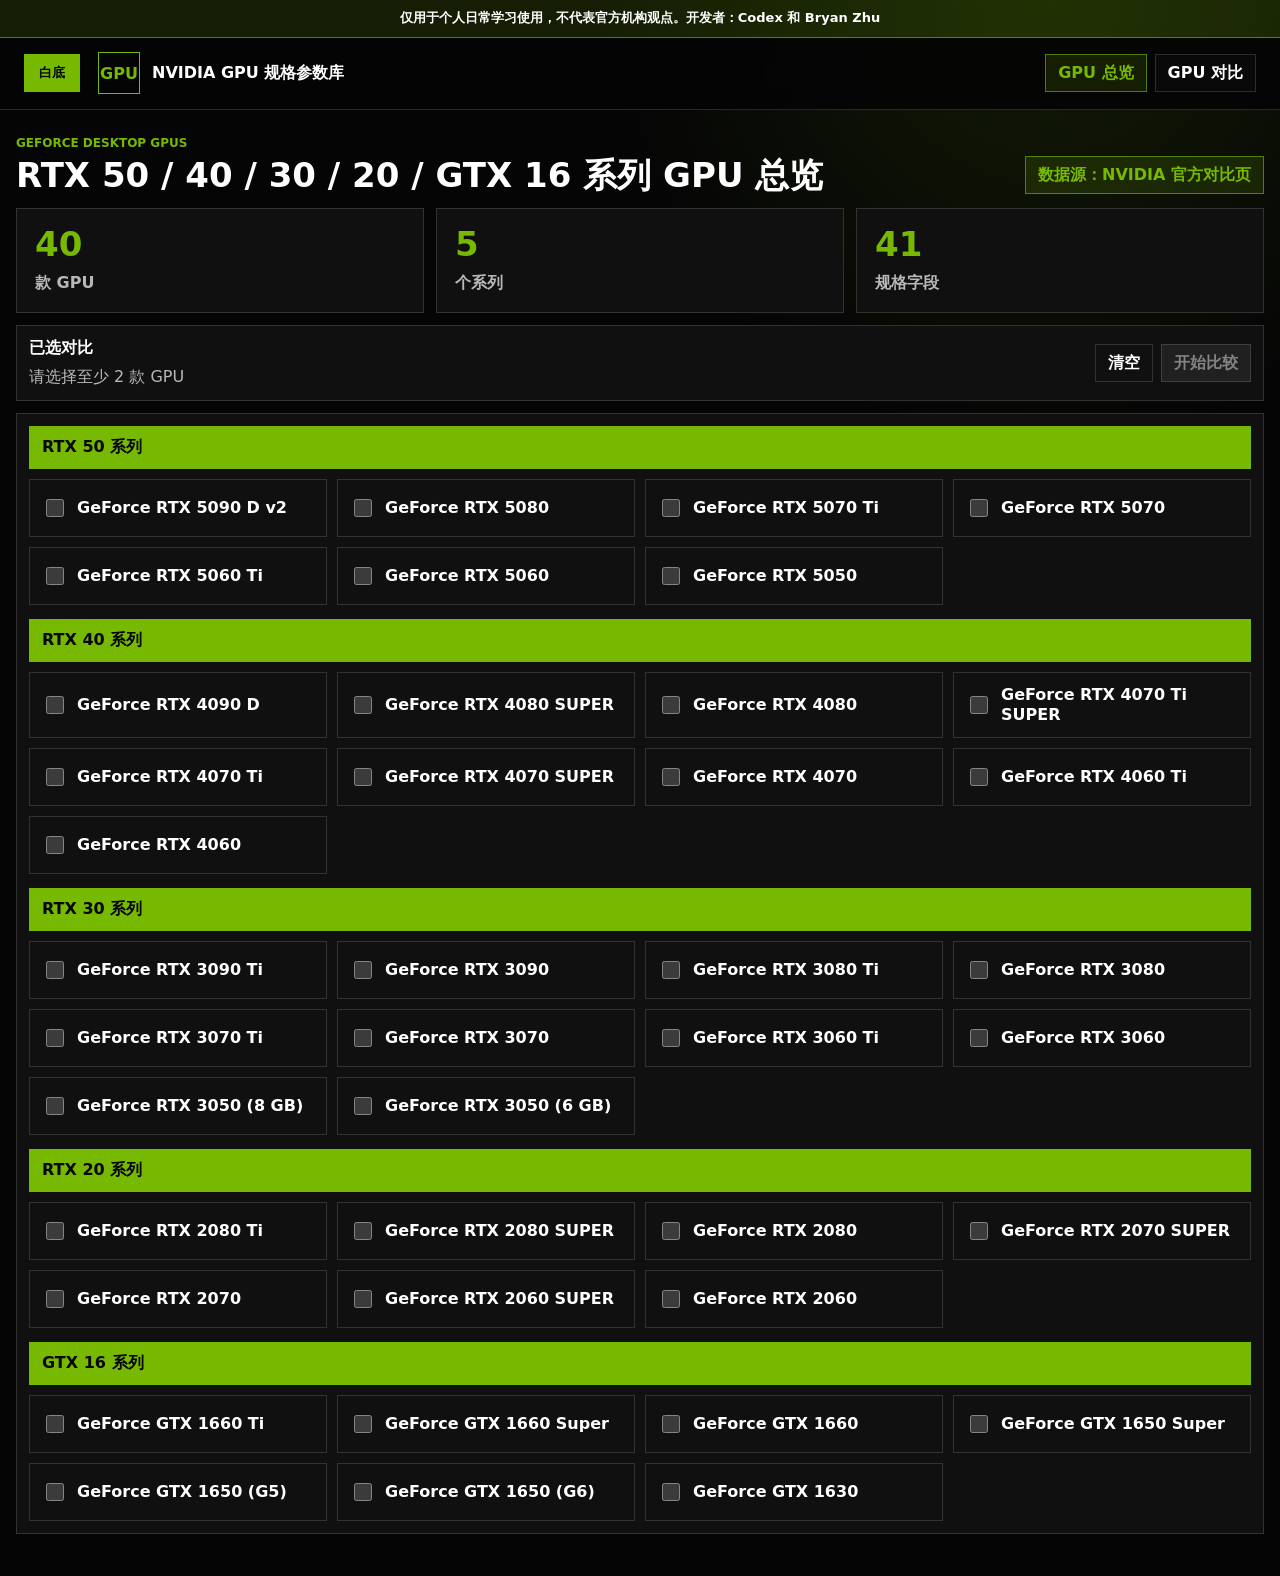
==== index.html @ 9a795987 "Add GPU comparison" ====
<!doctype html>
<html lang="zh-CN">
  <head>
    <meta charset="utf-8">
    <meta name="viewport" content="width=device-width, initial-scale=1">
    <title>NVIDIA GPU 规格参数库</title>
    <script>
      document.documentElement.dataset.theme = localStorage.getItem("gpuTheme") || "dark";
    </script>
    <link rel="stylesheet" href="styles.css">
  </head>
  <body data-page="list">
    <div class="site-notice">仅用于个人日常学习使用，不代表官方机构观点。开发者：Codex 和 Bryan Zhu</div>
    <header class="app-header">
      <button class="theme-toggle" id="themeToggle" type="button" aria-label="切换黑白底色">白底</button>
      <a class="brand" href="index.html" aria-label="返回 GPU 列表">
        <span>GPU</span>
        <strong>NVIDIA GPU 规格参数库</strong>
      </a>
      <nav class="top-nav" aria-label="主导航">
        <a href="index.html" aria-current="page">GPU 总览</a>
        <a id="compareNav" href="compare.html">GPU 对比</a>
      </nav>
    </header>

    <main class="page">
      <section class="page-title">
        <div>
          <p class="eyebrow">GeForce Desktop GPUs</p>
          <h1>RTX 50 / 40 / 30 / 20 / GTX 16 系列 GPU 总览</h1>
        </div>
        <a class="source-link" href="https://www.nvidia.cn/geforce/graphics-cards/compare/#compare-50" target="_blank" rel="noreferrer">数据源：NVIDIA 官方对比页</a>
      </section>

      <section class="summary-grid" aria-label="数据概览">
        <div>
          <strong id="gpuCount">0</strong>
          <span>款 GPU</span>
        </div>
        <div>
          <strong>5</strong>
          <span>个系列</span>
        </div>
        <div>
          <strong>41</strong>
          <span>规格字段</span>
        </div>
      </section>

      <section class="compare-tray" aria-label="已选对比">
        <div>
          <strong>已选对比</strong>
          <span id="selectedText">请选择至少 2 款 GPU</span>
        </div>
        <div class="tray-actions">
          <button class="ghost-button" id="clearSelection" type="button">清空</button>
          <a class="primary-button disabled" id="compareButton" href="compare.html" aria-disabled="true">开始比较</a>
        </div>
      </section>

      <section class="gpu-list-shell" id="gpuList" aria-label="GPU 型号列表"></section>
    </main>

    <script src="data.js"></script>
    <script src="app.js"></script>
  </body>
</html>
---- styles.css ----
:root {
  --bg: #050505;
  --panel: #101010;
  --panel-2: #171717;
  --panel-3: #202020;
  --header-bg: rgba(5, 5, 5, 0.92);
  --control-bg: #090909;
  --table-head: #080808;
  --sticky-cell: #0d0d0d;
  --accent-contrast: #050505;
  --text: #ffffff;
  --muted: #b8b8b8;
  --soft: #838383;
  --line: rgba(255, 255, 255, 0.14);
  --accent: rgb(118, 185, 0);
  --accent-soft: rgba(118, 185, 0, 0.14);
  --accent-border: rgba(118, 185, 0, 0.62);
  color-scheme: dark;
  font-family:
    Inter, ui-sans-serif, system-ui, -apple-system, BlinkMacSystemFont,
    "Segoe UI", "Microsoft YaHei", sans-serif;
}

:root[data-theme="light"] {
  --bg: #ffffff;
  --panel: #ffffff;
  --panel-2: #f7f7f7;
  --panel-3: #eeeeee;
  --header-bg: rgba(255, 255, 255, 0.94);
  --control-bg: #ffffff;
  --table-head: #f6f6f6;
  --sticky-cell: #ffffff;
  --accent-contrast: #000000;
  --text: #000000;
  --muted: #4c4c4c;
  --soft: #777777;
  --line: rgba(0, 0, 0, 0.16);
}

* {
  box-sizing: border-box;
}

body {
  min-width: 320px;
  margin: 0;
  background:
    radial-gradient(circle at 82% 0%, rgba(118, 185, 0, 0.12), transparent 28rem),
    var(--bg);
  color: var(--text);
}

a {
  color: inherit;
}

button,
select,
input {
  font: inherit;
}

button {
  cursor: pointer;
}

.site-notice {
  padding: 9px 16px;
  border-bottom: 1px solid var(--accent-border);
  background: var(--accent-soft);
  color: var(--text);
  font-size: 13px;
  font-weight: 800;
  line-height: 1.45;
  text-align: center;
}

.app-header {
  position: sticky;
  top: 0;
  z-index: 10;
  display: flex;
  align-items: center;
  justify-content: space-between;
  gap: 18px;
  min-height: 72px;
  padding: 0 24px;
  border-bottom: 1px solid var(--line);
  background: var(--header-bg);
  backdrop-filter: blur(12px);
}

.theme-toggle {
  width: 56px;
  min-height: 38px;
  flex: 0 0 auto;
  border: 1px solid var(--accent-border);
  background: var(--accent);
  color: var(--accent-contrast);
  font-size: 13px;
  font-weight: 900;
}

.brand {
  display: inline-flex;
  align-items: center;
  gap: 12px;
  min-width: 0;
  text-decoration: none;
}

.brand span {
  display: grid;
  width: 42px;
  height: 42px;
  flex: 0 0 auto;
  place-items: center;
  border: 1px solid var(--accent);
  color: var(--accent);
  font-weight: 900;
}

.brand strong {
  overflow: hidden;
  font-size: 16px;
  text-overflow: ellipsis;
  white-space: nowrap;
}

.top-nav {
  display: flex;
  gap: 8px;
  margin-left: auto;
}

.top-nav a,
.source-link,
.ghost-button,
.primary-button {
  display: inline-flex;
  align-items: center;
  justify-content: center;
  min-height: 38px;
  padding: 0 12px;
  border: 1px solid var(--line);
  background: var(--control-bg);
  color: var(--text);
  font-weight: 800;
  text-decoration: none;
  white-space: nowrap;
}

.top-nav a[aria-current="page"],
.source-link,
.primary-button {
  border-color: var(--accent-border);
  background: var(--accent-soft);
  color: var(--accent);
}

.primary-button {
  background: var(--accent);
  color: var(--accent-contrast);
}

.primary-button.disabled {
  pointer-events: none;
  border-color: var(--line);
  background: var(--panel-3);
  color: var(--soft);
}

.ghost-button {
  background: transparent;
}

.page {
  width: min(1480px, calc(100% - 32px));
  margin: 0 auto;
  padding: 26px 0 42px;
}

.page-title,
.detail-hero {
  display: flex;
  align-items: flex-end;
  justify-content: space-between;
  gap: 20px;
  margin-bottom: 14px;
}

.compact-title {
  align-items: center;
}

.eyebrow {
  margin: 0 0 7px;
  color: var(--accent);
  font-size: 12px;
  font-weight: 900;
  text-transform: uppercase;
}

h1,
h2,
h3 {
  margin: 0;
  letter-spacing: 0;
}

h1 {
  font-size: 34px;
  line-height: 1.1;
}

h2 {
  font-size: 21px;
}

h3 {
  font-size: 16px;
}

.summary-grid {
  display: grid;
  grid-template-columns: repeat(3, minmax(0, 1fr));
  gap: 12px;
  margin-bottom: 12px;
}

.summary-grid div,
.compare-tray,
.table-shell,
.gpu-list-shell,
.detail-hero,
.spec-section,
.compare-builder,
.chart-panel {
  border: 1px solid var(--line);
  background: var(--panel);
}

.summary-grid div {
  min-height: 96px;
  padding: 18px;
}

.summary-grid strong {
  display: block;
  color: var(--accent);
  font-size: 34px;
  line-height: 1;
}

.summary-grid span {
  display: block;
  margin-top: 12px;
  color: var(--muted);
  font-weight: 800;
}

.gpu-list-shell {
  display: grid;
  grid-template-columns: repeat(4, minmax(0, 1fr));
  gap: 10px;
  padding: 12px;
}

.gpu-series-divider {
  grid-column: 1 / -1;
  margin-top: 4px;
  padding: 10px 12px;
  border: 1px solid var(--accent-border);
  background: var(--accent);
  color: var(--accent-contrast);
  font-weight: 900;
}

.gpu-series-divider:first-child {
  margin-top: 0;
}

.gpu-choice {
  display: grid;
  grid-template-columns: auto minmax(0, 1fr);
  align-items: center;
  gap: 10px;
  min-height: 58px;
  padding: 12px;
  border: 1px solid var(--line);
  background: var(--panel);
  cursor: pointer;
}

.gpu-choice:hover {
  border-color: var(--accent);
  box-shadow: inset 0 0 0 1px rgba(118, 185, 0, 0.28);
}

.gpu-choice input {
  width: 18px;
  height: 18px;
  accent-color: var(--accent);
}

.gpu-choice a {
  overflow-wrap: anywhere;
  color: var(--text);
  font-weight: 900;
  line-height: 1.25;
  text-decoration: none;
}

.gpu-choice a:hover {
  color: var(--accent);
}

.compare-tray {
  display: flex;
  align-items: center;
  justify-content: space-between;
  gap: 14px;
  margin-bottom: 12px;
  padding: 12px;
}

.compare-tray strong {
  display: block;
  margin-bottom: 6px;
}

.compare-tray span {
  color: var(--muted);
  line-height: 1.45;
}

.tray-actions,
.hero-actions {
  display: flex;
  gap: 8px;
}

.table-shell {
  overflow: auto;
  max-height: calc(100vh - 260px);
}

table {
  width: 100%;
  min-width: 2600px;
  border-collapse: collapse;
}

th,
td {
  max-width: 260px;
  padding: 12px 10px;
  border-bottom: 1px solid var(--line);
  border-right: 1px solid rgba(255, 255, 255, 0.08);
  text-align: left;
  vertical-align: top;
}

th {
  position: sticky;
  top: 0;
  z-index: 2;
  background: var(--table-head);
  color: var(--muted);
  font-size: 12px;
  font-weight: 900;
}

td {
  color: var(--text);
  font-size: 14px;
  line-height: 1.35;
}

td a {
  color: var(--accent);
  font-weight: 900;
  text-decoration: none;
}

.series-row td {
  position: sticky;
  left: 0;
  z-index: 4;
  background: var(--accent);
  color: var(--accent-contrast);
  font-weight: 900;
}

.check-cell input,
.metric-check input {
  accent-color: var(--accent);
}

.detail-hero {
  align-items: center;
  padding: 22px;
}

.detail-hero p:not(.eyebrow) {
  max-width: 760px;
  margin: 12px 0 0;
  color: var(--muted);
  line-height: 1.55;
}

.detail-grid {
  display: grid;
  grid-template-columns: repeat(2, minmax(0, 1fr));
  gap: 12px;
}

.spec-section {
  padding: 18px;
}

.spec-section h2 {
  margin-bottom: 14px;
  color: var(--accent);
}

dl {
  display: grid;
  gap: 0;
  margin: 0;
}

dl div {
  display: grid;
  grid-template-columns: minmax(130px, 0.6fr) minmax(0, 1fr);
  gap: 14px;
  padding: 11px 0;
  border-top: 1px solid var(--line);
}

dt {
  color: var(--muted);
  font-size: 13px;
  font-weight: 800;
}

dd {
  margin: 0;
  color: var(--text);
  line-height: 1.45;
}

.compare-builder {
  display: grid;
  grid-template-columns: 300px minmax(0, 1fr);
  gap: 14px;
  margin-bottom: 12px;
  padding: 14px;
}

.select-field {
  display: grid;
  gap: 7px;
}

.select-field label {
  color: var(--muted);
  font-size: 12px;
  font-weight: 900;
}

select {
  min-height: 42px;
  border: 1px solid var(--line);
  background: var(--control-bg);
  color: var(--text);
  padding: 0 10px;
}

select:focus {
  border-color: var(--accent);
  outline: 0;
}

.selected-list {
  display: flex;
  flex-wrap: wrap;
  gap: 8px;
}

.selected-chip,
.metric-check {
  display: inline-flex;
  align-items: center;
  gap: 8px;
  min-height: 34px;
  padding: 0 10px;
  border: 1px solid var(--accent-border);
  background: var(--control-bg);
  color: var(--text);
  font-size: 13px;
  font-weight: 800;
}

.selected-chip button {
  border: 0;
  background: transparent;
  color: var(--accent);
  font-size: 18px;
}

.chart-panel {
  margin-bottom: 12px;
  padding: 14px;
}

.chart-control {
  display: grid;
  grid-template-columns: 260px minmax(0, 1fr);
  gap: 16px;
  margin-bottom: 16px;
}

.metric-options {
  display: flex;
  flex-wrap: wrap;
  gap: 8px;
}

.charts {
  display: grid;
  grid-template-columns: repeat(2, minmax(0, 1fr));
  gap: 12px;
}

.bar-chart {
  padding: 14px;
  border: 1px solid var(--line);
  background: var(--panel);
}

.bar-chart h3 {
  margin-bottom: 12px;
  color: var(--accent);
}

.bar-row {
  display: grid;
  grid-template-columns: minmax(150px, 0.9fr) minmax(120px, 1fr) auto;
  align-items: center;
  gap: 10px;
  margin-top: 10px;
}

.bar-row span {
  overflow: hidden;
  color: var(--muted);
  font-size: 13px;
  text-overflow: ellipsis;
  white-space: nowrap;
}

.bar-track {
  height: 12px;
  background: var(--panel-3);
}

.bar-track i {
  display: block;
  height: 100%;
  background: var(--accent);
}

.bar-row strong {
  min-width: 78px;
  color: var(--text);
  font-size: 13px;
  text-align: right;
}

.compare-table-shell {
  max-height: none;
}

.compare-table {
  min-width: 900px;
}

.compare-table th:first-child,
.compare-table td:first-child {
  position: sticky;
  left: 0;
  z-index: 3;
  min-width: 190px;
  background: var(--sticky-cell);
  color: var(--accent);
  font-weight: 900;
}

.empty-state {
  padding: 28px;
  border: 1px solid var(--line);
  background: var(--panel);
  color: var(--muted);
  text-align: center;
}

@media (max-width: 900px) {
  .app-header,
  .page-title,
  .detail-hero,
  .compare-tray {
    align-items: flex-start;
    flex-direction: column;
  }

  .summary-grid,
  .gpu-list-shell,
  .detail-grid,
  .compare-builder,
  .chart-control,
  .charts {
    grid-template-columns: repeat(2, minmax(0, 1fr));
  }

  .summary-grid,
  .detail-grid,
  .compare-builder,
  .chart-control,
  .charts {
    grid-template-columns: 1fr;
  }

  .table-shell {
    max-height: none;
  }
}

@media (max-width: 560px) {
  .app-header {
    padding: 12px;
  }

  .brand strong {
    max-width: 160px;
  }

  .page {
    width: min(100% - 20px, 520px);
    padding-top: 18px;
  }

  h1 {
    font-size: 26px;
  }

  .top-nav,
  .tray-actions,
  .hero-actions {
    width: 100%;
  }

  .gpu-list-shell {
    grid-template-columns: 1fr;
  }

  .top-nav a,
  .tray-actions a,
  .tray-actions button,
  .hero-actions a {
    flex: 1;
  }

  dl div {
    grid-template-columns: 1fr;
    gap: 5px;
  }

  .bar-row {
    grid-template-columns: 1fr;
  }

  .bar-row strong {
    text-align: left;
  }
}
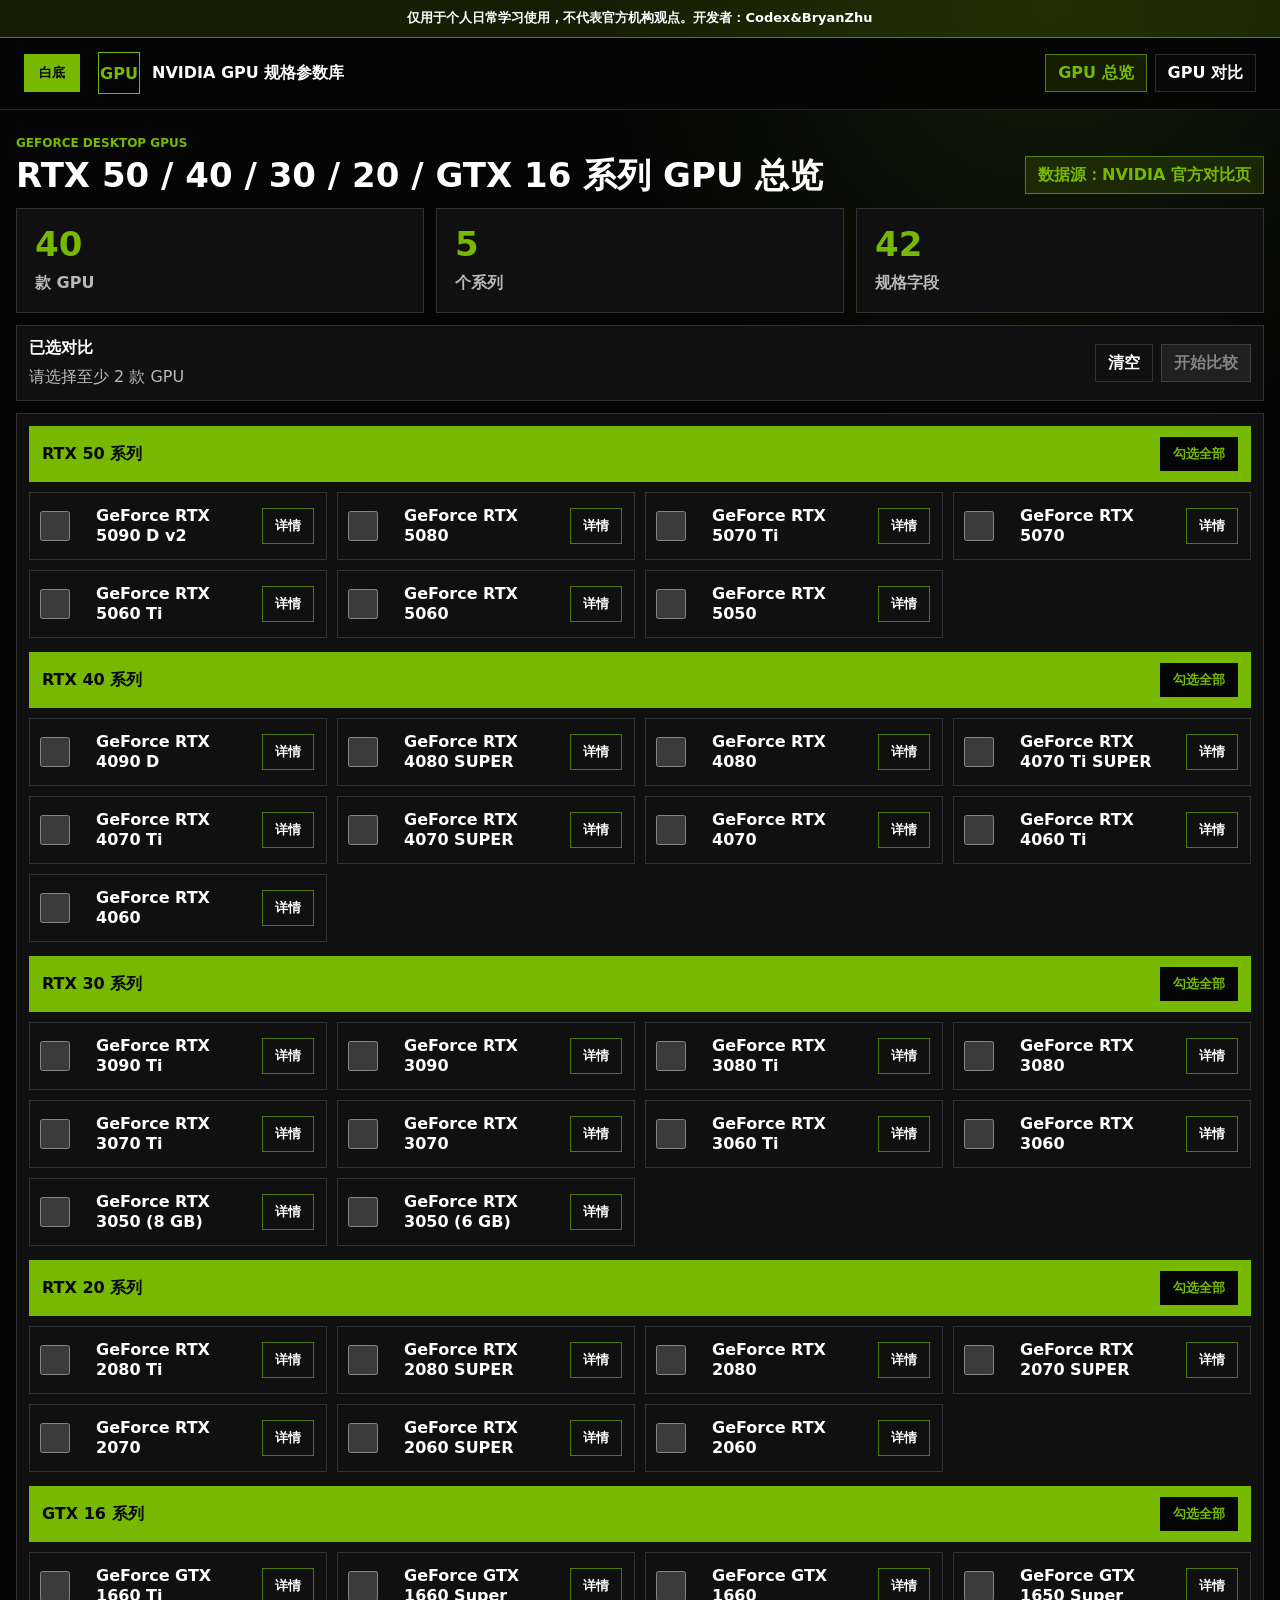
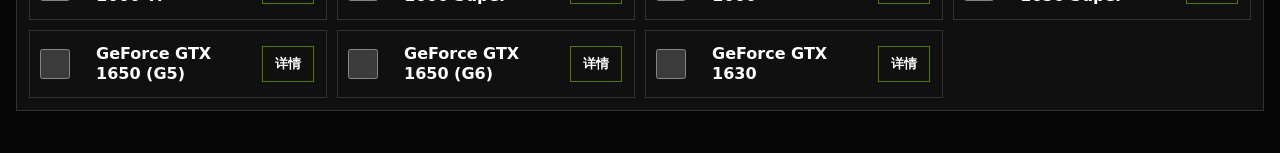
==== commit f6f3548c: "Update UI layout" ====
--- a/index.html
+++ b/index.html
@@ -10,7 +10,7 @@
     <link rel="stylesheet" href="styles.css">
   </head>
   <body data-page="list">
-    <div class="site-notice">仅用于个人日常学习使用，不代表官方机构观点。开发者：Codex 和 Bryan Zhu</div>
+    <div class="site-notice">仅用于个人日常学习使用，不代表官方机构观点。开发者：Codex&BryanZhu</div>
     <header class="app-header">
       <button class="theme-toggle" id="themeToggle" type="button" aria-label="切换黑白底色">白底</button>
       <a class="brand" href="index.html" aria-label="返回 GPU 列表">
@@ -42,7 +42,7 @@
           <span>个系列</span>
         </div>
         <div>
-          <strong>41</strong>
+          <strong>42</strong>
           <span>规格字段</span>
         </div>
       </section>
--- a/styles.css
+++ b/styles.css
@@ -268,6 +268,10 @@
 
 .gpu-series-divider {
   grid-column: 1 / -1;
+  display: flex;
+  align-items: center;
+  justify-content: space-between;
+  gap: 12px;
   margin-top: 4px;
   padding: 10px 12px;
   border: 1px solid var(--accent-border);
@@ -280,13 +284,29 @@
   margin-top: 0;
 }
 
+.series-select-all {
+  min-height: 34px;
+  padding: 0 12px;
+  border: 1px solid var(--accent-contrast);
+  background: var(--accent-contrast);
+  color: var(--accent);
+  font-size: 13px;
+  font-weight: 900;
+  white-space: nowrap;
+}
+
+.series-select-all:hover {
+  outline: 2px solid var(--accent-contrast);
+  outline-offset: 2px;
+}
+
 .gpu-choice {
   display: grid;
-  grid-template-columns: auto minmax(0, 1fr);
-  align-items: center;
-  gap: 10px;
-  min-height: 58px;
-  padding: 12px;
+  grid-template-columns: 44px minmax(0, 1fr) auto;
+  align-items: center;
+  gap: 12px;
+  min-height: 68px;
+  padding: 10px 12px 10px 10px;
   border: 1px solid var(--line);
   background: var(--panel);
   cursor: pointer;
@@ -298,20 +318,34 @@
 }
 
 .gpu-choice input {
-  width: 18px;
-  height: 18px;
+  width: 30px;
+  height: 30px;
+  margin: 0;
   accent-color: var(--accent);
 }
 
-.gpu-choice a {
+.gpu-choice-name {
   overflow-wrap: anywhere;
   color: var(--text);
   font-weight: 900;
   line-height: 1.25;
+}
+
+.gpu-detail-link {
+  display: inline-flex;
+  align-items: center;
+  justify-content: center;
+  min-width: 52px;
+  min-height: 36px;
+  border: 1px solid var(--accent-border);
+  color: var(--text);
+  font-size: 13px;
+  font-weight: 900;
   text-decoration: none;
 }
 
-.gpu-choice a:hover {
+.gpu-detail-link:hover {
+  background: var(--accent-soft);
   color: var(--accent);
 }
 
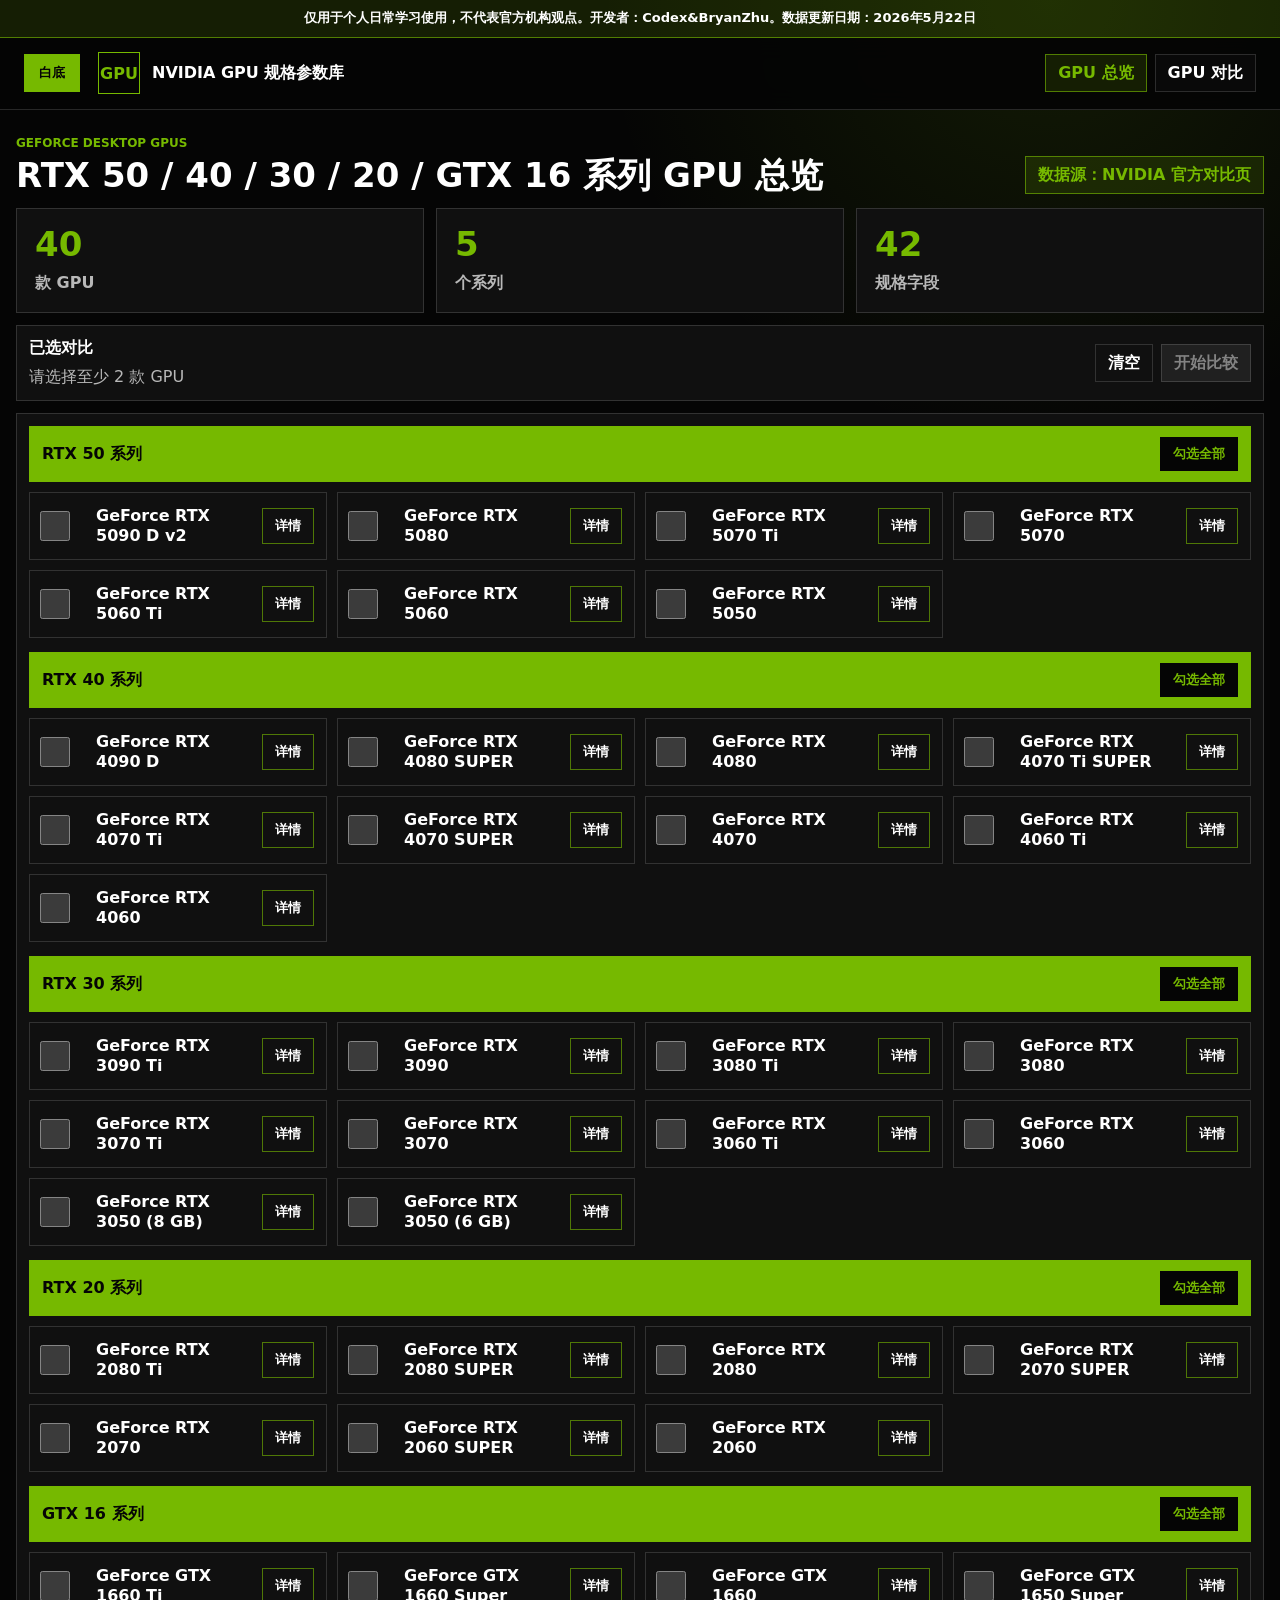
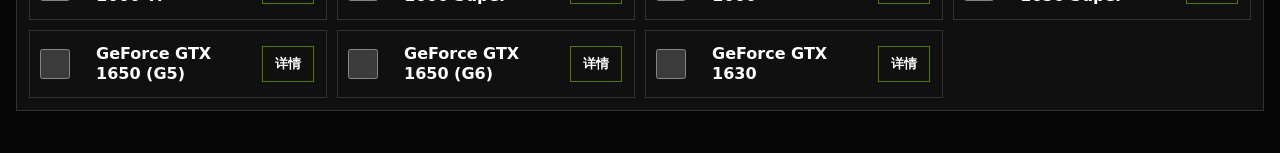
==== commit e0078dc8: "add "update date"" ====
--- a/index.html
+++ b/index.html
@@ -10,7 +10,7 @@
     <link rel="stylesheet" href="styles.css">
   </head>
   <body data-page="list">
-    <div class="site-notice">仅用于个人日常学习使用，不代表官方机构观点。开发者：Codex&BryanZhu</div>
+    <div class="site-notice">仅用于个人日常学习使用，不代表官方机构观点。开发者：Codex&BryanZhu。数据更新日期：2026年5月22日</div>
     <header class="app-header">
       <button class="theme-toggle" id="themeToggle" type="button" aria-label="切换黑白底色">白底</button>
       <a class="brand" href="index.html" aria-label="返回 GPU 列表">
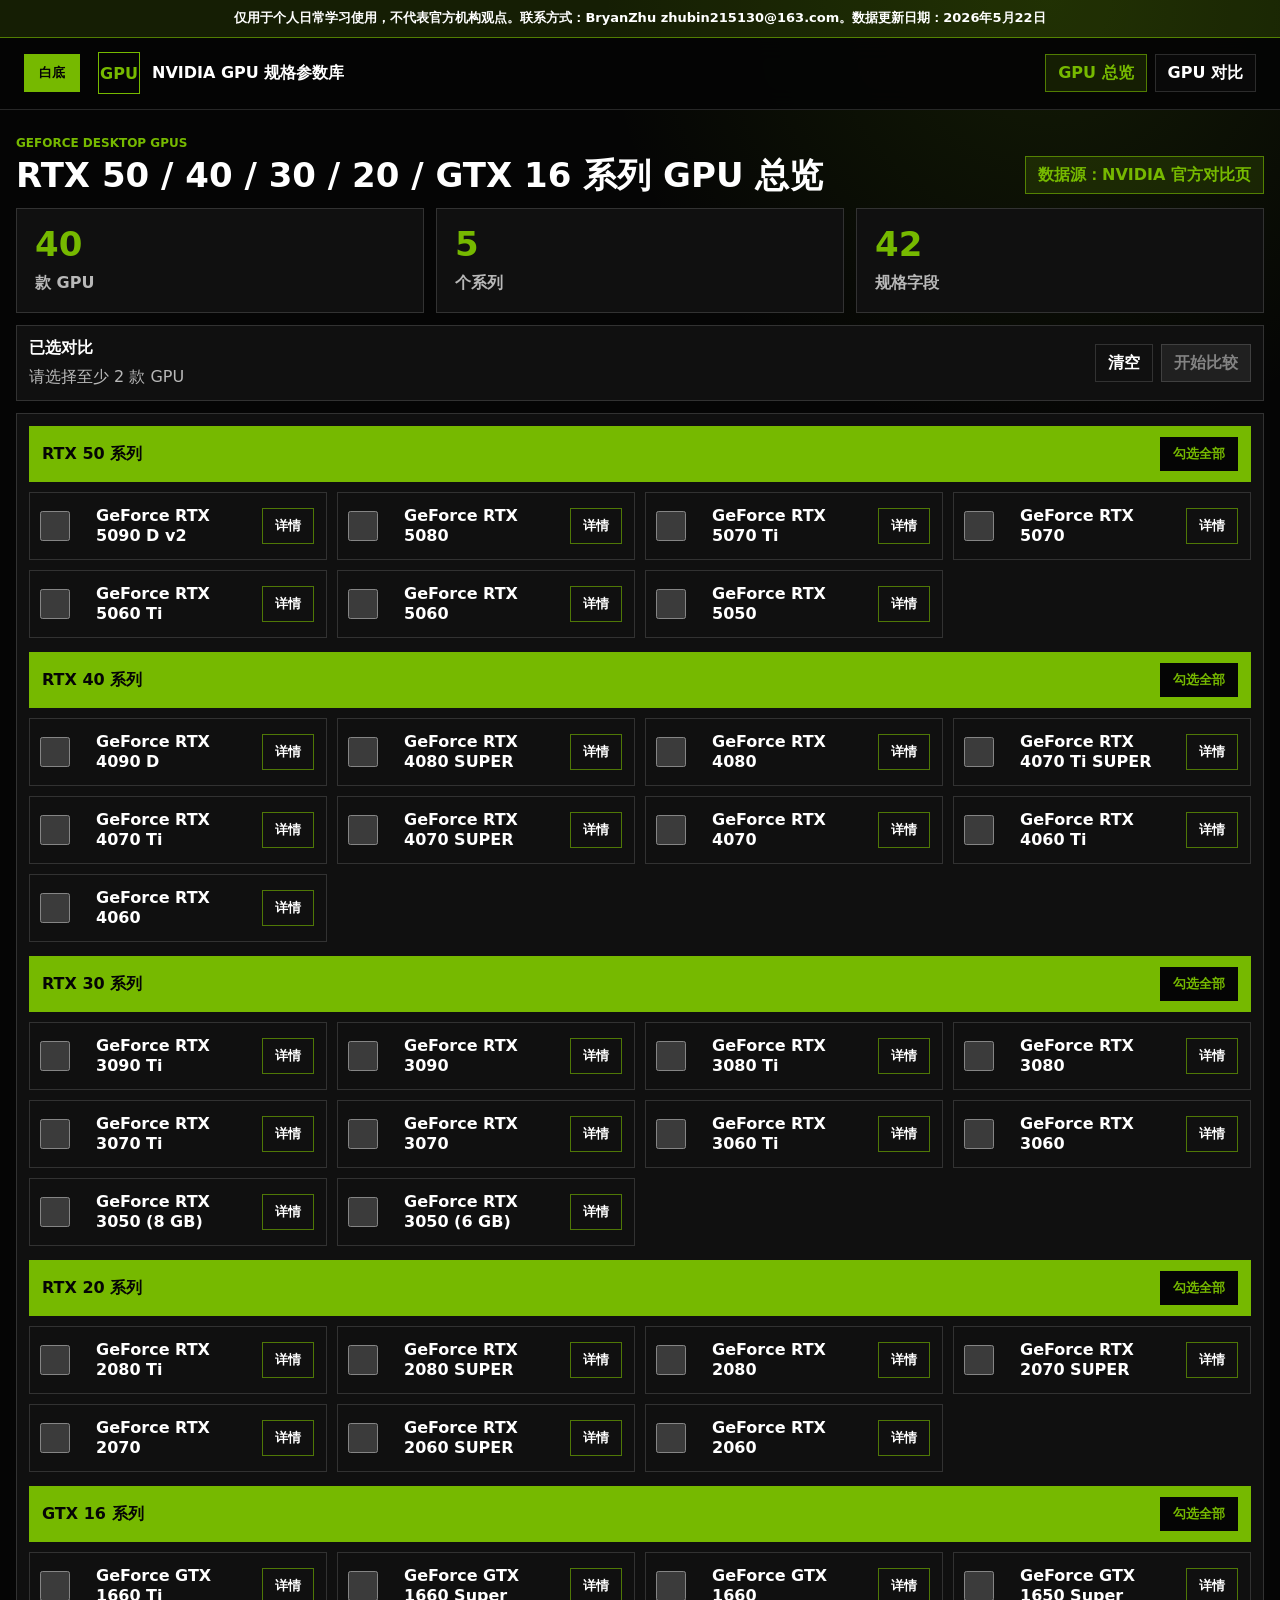
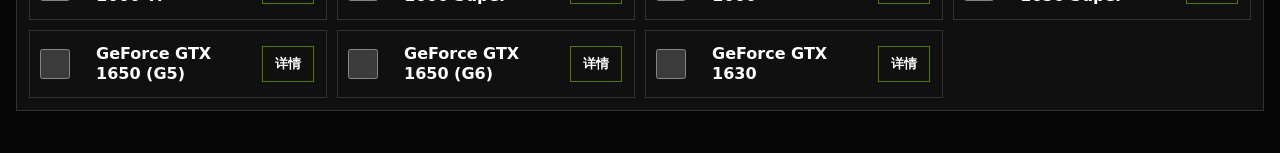
==== commit c1378264: "update contacts" ====
--- a/index.html
+++ b/index.html
@@ -10,7 +10,7 @@
     <link rel="stylesheet" href="styles.css">
   </head>
   <body data-page="list">
-    <div class="site-notice">仅用于个人日常学习使用，不代表官方机构观点。开发者：Codex&BryanZhu。数据更新日期：2026年5月22日</div>
+    <div class="site-notice">仅用于个人日常学习使用，不代表官方机构观点。联系方式：BryanZhu zhubin215130@163.com。数据更新日期：2026年5月22日</div>
     <header class="app-header">
       <button class="theme-toggle" id="themeToggle" type="button" aria-label="切换黑白底色">白底</button>
       <a class="brand" href="index.html" aria-label="返回 GPU 列表">
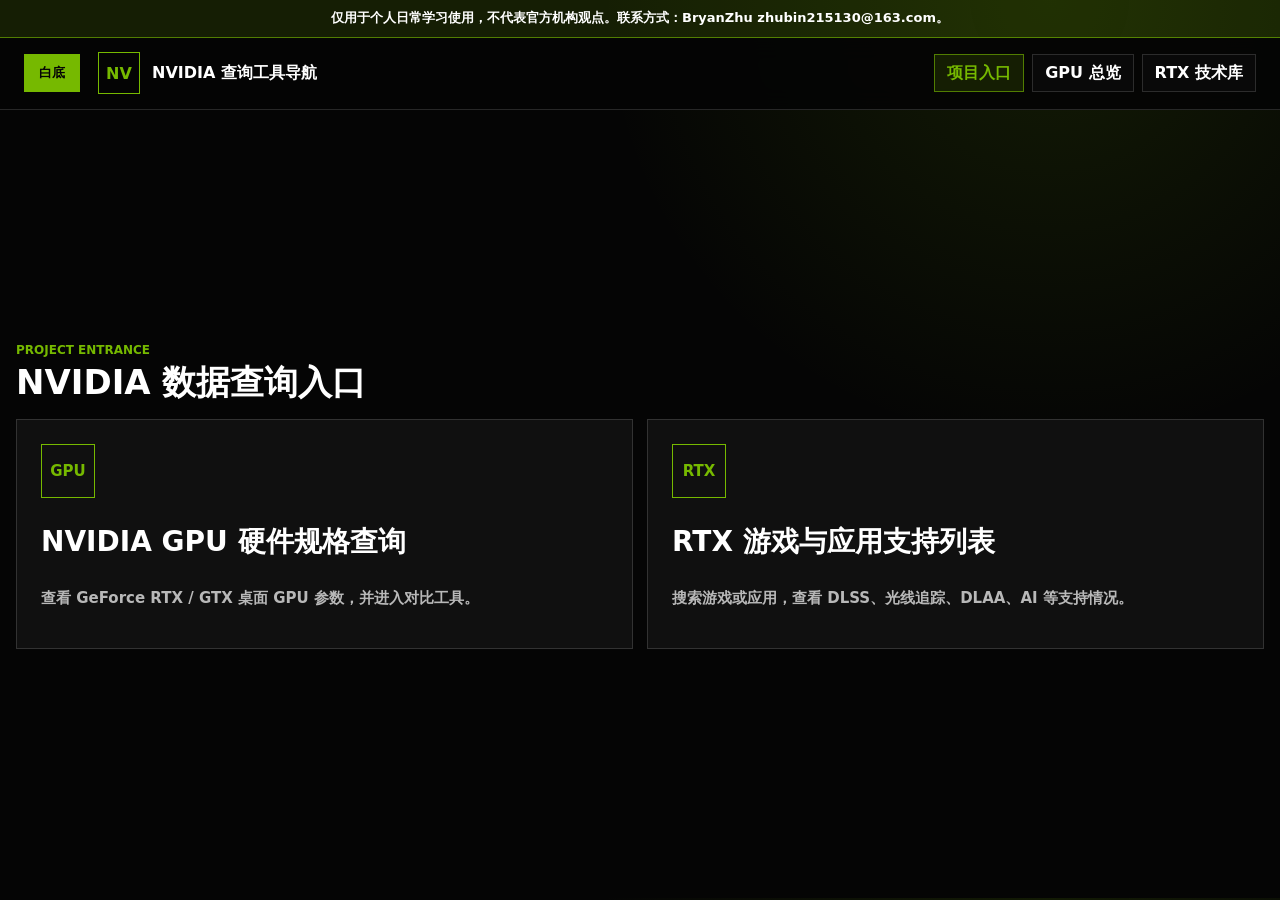
==== commit c2bb3248: "add rtx titles and update workspace" ====
--- a/index.html
+++ b/index.html
@@ -3,65 +3,61 @@
   <head>
     <meta charset="utf-8">
     <meta name="viewport" content="width=device-width, initial-scale=1">
-    <title>NVIDIA GPU 规格参数库</title>
+    <title>NVIDIA 查询工具导航</title>
     <script>
       document.documentElement.dataset.theme = localStorage.getItem("gpuTheme") || "dark";
     </script>
     <link rel="stylesheet" href="styles.css">
   </head>
-  <body data-page="list">
-    <div class="site-notice">仅用于个人日常学习使用，不代表官方机构观点。联系方式：BryanZhu zhubin215130@163.com。数据更新日期：2026年5月22日</div>
+  <body data-page="home">
+    <div class="site-notice">仅用于个人日常学习使用，不代表官方机构观点。联系方式：BryanZhu zhubin215130@163.com。</div>
     <header class="app-header">
       <button class="theme-toggle" id="themeToggle" type="button" aria-label="切换黑白底色">白底</button>
-      <a class="brand" href="index.html" aria-label="返回 GPU 列表">
-        <span>GPU</span>
-        <strong>NVIDIA GPU 规格参数库</strong>
+      <a class="brand" href="index.html" aria-label="返回项目入口">
+        <span>NV</span>
+        <strong>NVIDIA 查询工具导航</strong>
       </a>
       <nav class="top-nav" aria-label="主导航">
-        <a href="index.html" aria-current="page">GPU 总览</a>
-        <a id="compareNav" href="compare.html">GPU 对比</a>
+        <a href="index.html" aria-current="page">项目入口</a>
+        <a href="gpu-list.html">GPU 总览</a>
+        <a href="rtx.html">RTX 技术库</a>
       </nav>
     </header>
 
-    <main class="page">
-      <section class="page-title">
+    <main class="page home-page">
+      <section class="page-title home-title">
         <div>
-          <p class="eyebrow">GeForce Desktop GPUs</p>
-          <h1>RTX 50 / 40 / 30 / 20 / GTX 16 系列 GPU 总览</h1>
-        </div>
-        <a class="source-link" href="https://www.nvidia.cn/geforce/graphics-cards/compare/#compare-50" target="_blank" rel="noreferrer">数据源：NVIDIA 官方对比页</a>
-      </section>
-
-      <section class="summary-grid" aria-label="数据概览">
-        <div>
-          <strong id="gpuCount">0</strong>
-          <span>款 GPU</span>
-        </div>
-        <div>
-          <strong>5</strong>
-          <span>个系列</span>
-        </div>
-        <div>
-          <strong>42</strong>
-          <span>规格字段</span>
+          <p class="eyebrow">Project Entrance</p>
+          <h1>NVIDIA 数据查询入口</h1>
         </div>
       </section>
 
-      <section class="compare-tray" aria-label="已选对比">
-        <div>
-          <strong>已选对比</strong>
-          <span id="selectedText">请选择至少 2 款 GPU</span>
-        </div>
-        <div class="tray-actions">
-          <button class="ghost-button" id="clearSelection" type="button">清空</button>
-          <a class="primary-button disabled" id="compareButton" href="compare.html" aria-disabled="true">开始比较</a>
-        </div>
+      <section class="home-nav-grid" aria-label="功能入口">
+        <a class="home-nav-card" href="gpu-list.html">
+          <span>GPU</span>
+          <strong>NVIDIA GPU 硬件规格查询</strong>
+          <small>查看 GeForce RTX / GTX 桌面 GPU 参数，并进入对比工具。</small>
+        </a>
+        <a class="home-nav-card" href="rtx.html">
+          <span>RTX</span>
+          <strong>RTX 游戏与应用支持列表</strong>
+          <small>搜索游戏或应用，查看 DLSS、光线追踪、DLAA、AI 等支持情况。</small>
+        </a>
       </section>
-
-      <section class="gpu-list-shell" id="gpuList" aria-label="GPU 型号列表"></section>
     </main>
 
-    <script src="data.js"></script>
-    <script src="app.js"></script>
+    <script>
+      const button = document.getElementById("themeToggle");
+      const applyTheme = (theme) => {
+        document.documentElement.dataset.theme = theme;
+        localStorage.setItem("gpuTheme", theme);
+        button.textContent = theme === "dark" ? "白底" : "黑底";
+        button.setAttribute("aria-pressed", theme === "light" ? "true" : "false");
+      };
+      applyTheme(document.documentElement.dataset.theme || "dark");
+      button.addEventListener("click", () => {
+        applyTheme(document.documentElement.dataset.theme === "dark" ? "light" : "dark");
+      });
+    </script>
   </body>
 </html>
--- a/styles.css
+++ b/styles.css
@@ -129,6 +129,7 @@
 
 .top-nav {
   display: flex;
+  flex-wrap: wrap;
   gap: 8px;
   margin-left: auto;
 }
@@ -639,6 +640,204 @@
   text-align: center;
 }
 
+.home-page {
+  min-height: calc(100vh - 112px);
+  display: grid;
+  align-content: center;
+}
+
+.home-title {
+  margin-bottom: 18px;
+}
+
+.home-nav-grid {
+  display: grid;
+  grid-template-columns: repeat(2, minmax(0, 1fr));
+  gap: 14px;
+}
+
+.home-nav-card {
+  display: grid;
+  gap: 14px;
+  min-height: 230px;
+  padding: 24px;
+  border: 1px solid var(--line);
+  background: var(--panel);
+  color: var(--text);
+  text-decoration: none;
+}
+
+.home-nav-card:hover,
+.home-nav-card:focus {
+  border-color: var(--accent-border);
+  background: var(--accent-soft);
+  outline: 0;
+}
+
+.home-nav-card span {
+  display: grid;
+  width: 54px;
+  height: 54px;
+  place-items: center;
+  border: 1px solid var(--accent);
+  color: var(--accent);
+  font-size: 15px;
+  font-weight: 900;
+}
+
+.home-nav-card strong {
+  overflow-wrap: anywhere;
+  color: var(--text);
+  font-size: 28px;
+  line-height: 1.15;
+}
+
+.home-nav-card small {
+  max-width: 620px;
+  color: var(--muted);
+  font-size: 15px;
+  font-weight: 800;
+  line-height: 1.55;
+}
+
+.rtx-search-shell {
+  display: grid;
+  grid-template-columns: minmax(0, 1fr) auto;
+  align-items: end;
+  gap: 14px;
+  margin-bottom: 12px;
+  padding: 14px;
+  border: 1px solid var(--line);
+  background: var(--panel);
+}
+
+.search-field {
+  position: relative;
+  display: grid;
+  gap: 7px;
+}
+
+.search-field label {
+  color: rgb(118, 185, 0);
+  font-size: 13px;
+  font-weight: 900;
+}
+
+.search-field input {
+  width: 100%;
+  min-height: 42px;
+  border: 1px solid rgb(118, 185, 0);
+  background: #ffffff;
+  color: #000000;
+  padding: 0 12px;
+  font-weight: 800;
+}
+
+.search-field input::placeholder {
+  color: rgba(0, 0, 0, 0.55);
+}
+
+.search-field input:focus {
+  border-color: rgb(118, 185, 0);
+  box-shadow: 0 0 0 2px rgba(118, 185, 0, 0.22);
+  outline: 0;
+}
+
+.search-suggestions {
+  position: absolute;
+  top: calc(100% + 6px);
+  right: 0;
+  left: 0;
+  z-index: 20;
+  overflow: auto;
+  max-height: 320px;
+  border: 1px solid rgb(118, 185, 0);
+  background: #ffffff;
+  box-shadow: 0 18px 42px rgba(0, 0, 0, 0.35);
+}
+
+.search-suggestions button {
+  display: flex;
+  align-items: center;
+  justify-content: space-between;
+  gap: 12px;
+  width: 100%;
+  min-height: 42px;
+  padding: 9px 12px;
+  border: 0;
+  border-bottom: 1px solid rgba(118, 185, 0, 0.28);
+  background: #ffffff;
+  color: #000000;
+  text-align: left;
+}
+
+.search-suggestions button:last-child {
+  border-bottom: 0;
+}
+
+.search-suggestions button:hover,
+.search-suggestions button:focus {
+  background: rgba(118, 185, 0, 0.12);
+  outline: 0;
+}
+
+.search-suggestions span {
+  flex: 1 1 auto;
+  min-width: 0;
+  overflow-wrap: anywhere;
+  font-weight: 900;
+  line-height: 1.25;
+}
+
+.search-suggestions small {
+  flex: 0 0 auto;
+  color: rgb(118, 185, 0);
+  font-size: 12px;
+  font-weight: 900;
+}
+
+.active-filter {
+  min-height: 42px;
+  padding: 12px;
+  border: 1px solid var(--accent-border);
+  color: var(--accent);
+  font-size: 13px;
+  font-weight: 900;
+}
+
+.quick-filter-shell {
+  margin-bottom: 12px;
+  padding: 12px;
+  border: 1px solid var(--line);
+  background: var(--panel);
+}
+
+.quick-filter-control {
+  display: grid;
+  gap: 7px;
+}
+
+.quick-filter-control label {
+  color: var(--muted);
+  font-size: 12px;
+  font-weight: 900;
+}
+
+.quick-filter-control select {
+  width: min(560px, 100%);
+  min-height: 42px;
+  border: 1px solid rgb(118, 185, 0);
+  background: #ffffff;
+  color: rgb(118, 185, 0);
+  font-weight: 900;
+}
+
+.quick-filter-control select:focus {
+  border-color: rgb(118, 185, 0);
+  box-shadow: 0 0 0 2px rgba(118, 185, 0, 0.22);
+  outline: 0;
+}
+
 @media (max-width: 900px) {
   .app-header,
   .page-title,
@@ -659,12 +858,17 @@
 
   .summary-grid,
   .detail-grid,
+  .home-nav-grid,
   .compare-builder,
   .chart-control,
   .charts {
     grid-template-columns: 1fr;
   }
 
+  .rtx-search-shell {
+    grid-template-columns: 1fr;
+  }
+
   .table-shell {
     max-height: none;
   }
@@ -692,6 +896,18 @@
   .tray-actions,
   .hero-actions {
     width: 100%;
+  }
+
+  .home-page {
+    align-content: start;
+  }
+
+  .home-nav-card {
+    min-height: 190px;
+  }
+
+  .home-nav-card strong {
+    font-size: 23px;
   }
 
   .gpu-list-shell {
